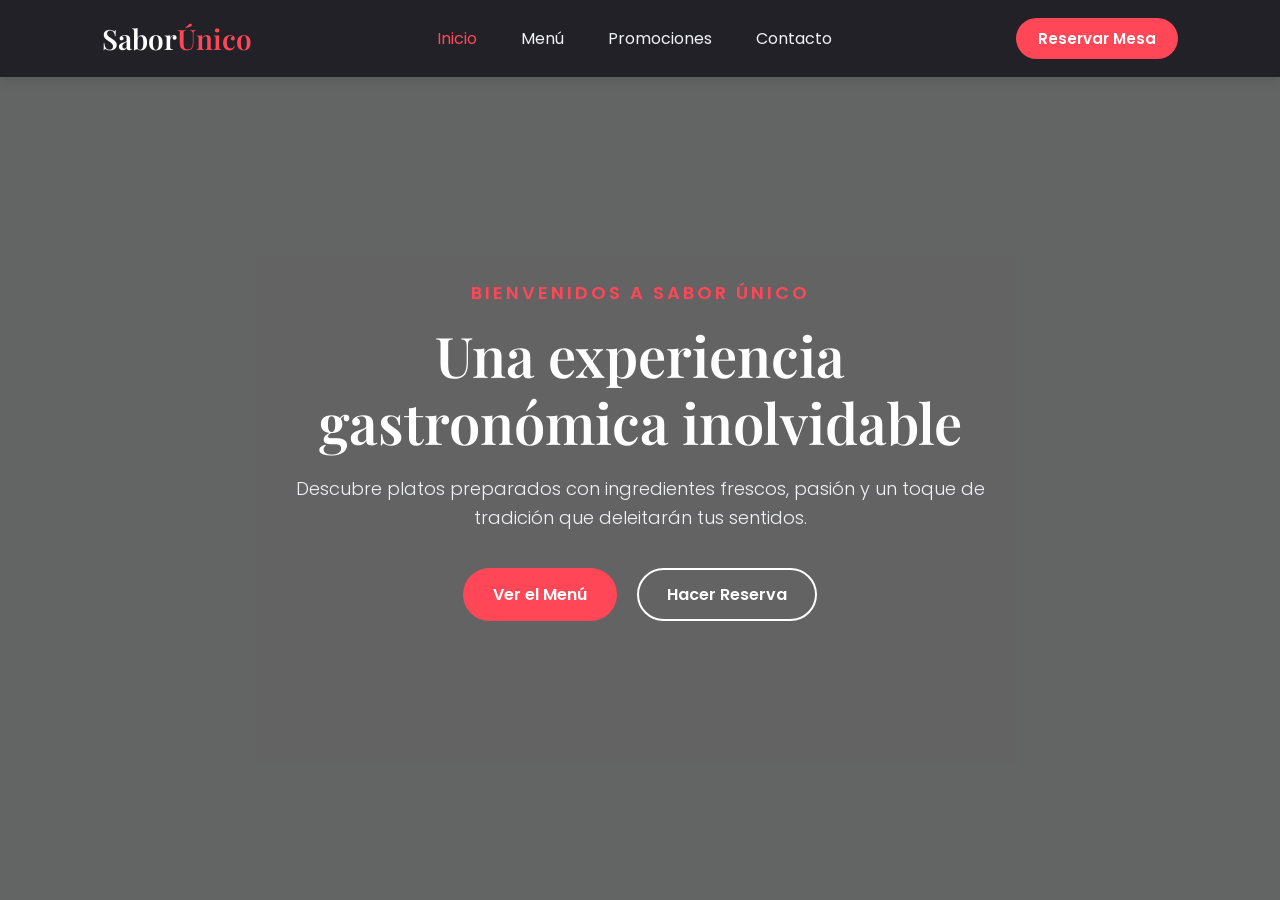
==== index.htm @ 6b10c770 "Primer cambio" ====
<!DOCTYPE html>
<html lang="es">
<head>
    <meta charset="UTF-8">
    <meta name="viewport" content="width=device-width, initial-scale=1.0">
    <title>Sabor Único - Restaurante</title>
    <link href="https://fonts.googleapis.com/css2?family=Playfair+Display:ital,wght@0,600;1,400&family=Poppins:wght@300;400;600&display=swap" rel="stylesheet">
    <link rel="stylesheet" href="styles.css">
</head>
<body>

    <header class="navbar">
        <div class="logo">
            <a href="#">Sabor<span>Único</span></a>
        </div>
        <nav class="nav-menu">
            <a href="#" class="active">Inicio</a>
            <a href="#">Menú</a>
            <a href="#">Promociones</a>
            <a href="#">Contacto</a>
        </nav>
        <div class="nav-btn">
            <a href="#" class="btn-reserve">Reservar Mesa</a>
        </div>
    </header>

    <main class="hero-section">
        <div class="hero-overlay"></div>
        <div class="hero-content">
            <p class="hero-subtitle">Bienvenidos a Sabor Único</p>
            <h1 class="hero-title">Una experiencia gastronómica inolvidable</h1>
            <p class="hero-description">
                Descubre platos preparados con ingredientes frescos, pasión y un toque de tradición que deleitarán tus sentidos.
            </p>
            <div class="hero-actions">
                <a href="#" class="btn-primary">Ver el Menú</a>
                <a href="#" class="btn-secondary">Hacer Reserva</a>
            </div>
        </div>
    </main>

</body>
</html>
---- styles.css ----
/* --- CONFIGURACIÓN GENERAL Y VARIABLES --- */
:root {
    --primary-color: #ff4757;    /* Rojo/Naranja llamativo para botones */
    --secondary-color: #ffffff;  /* Blanco */
    --dark-color: #1e1e24;       /* Fondo oscuro para la navbar */
    --text-light: #ffffff;
    --text-gray: #f1f2f6;
    --font-titles: 'Playfair Display', serif;
    --font-body: 'Poppins', sans-serif;
}

* {
    margin: 0;
    padding: 0;
    box-sizing: border-box;
}

body {
    font-family: var(--font-body);
    background-color: #f8f9fa;
    color: var(--dark-color);
    overflow-x: hidden;
}

a {
    text-decoration: none;
    transition: all 0.3s ease;
}

/* --- BARRA DE NAVEGACIÓN (NAVBAR) --- */
.navbar {
    display: flex;
    justify-content: space-between;
    align-items: center;
    padding: 20px 8%;
    background-color: rgba(30, 30, 36, 0.95); /* Fondo oscuro semitransparente */
    position: fixed;
    top: 0;
    left: 0;
    width: 100%;
    z-index: 1000;
    box-shadow: 0 4px 10px rgba(0, 0, 0, 0.1);
}

.logo a {
    font-family: var(--font-titles);
    font-size: 28px;
    font-weight: 600;
    color: var(--text-light);
}

.logo a span {
    color: var(--primary-color);
}

.nav-menu a {
    color: var(--text-gray);
    margin: 0 20px;
    font-size: 16px;
    font-weight: 400;
}

.nav-menu a:hover, 
.nav-menu a.active {
    color: var(--primary-color);
}

.btn-reserve {
    background-color: var(--primary-color);
    color: var(--text-light);
    padding: 10px 22px;
    border-radius: 30px;
    font-weight: 600;
    font-size: 15px;
}

.btn-reserve:hover {
    background-color: #ff6b81;
    transform: translateY(-2px);
}

/* --- SECCIÓN DE INICIO (HERO SECTION) --- */
.hero-section {
    position: relative;
    height: 100vh; /* Ocupa todo el alto de la pantalla */
    display: flex;
    align-items: center;
    justify-content: center;
    text-align: center;
    /* Reemplaza esta URL por la foto real de tu restaurante o plato */
    background-image: url('https://images.unsplash.com/photo-1517248135467-4c7edcad34c4?q=80&w=2070');
    background-size: cover;
    background-position: center;
    background-attachment: fixed; /* Efecto Parallax suave */
}

/* Capa oscura encima de la imagen para que el texto blanco sea legible */
.hero-overlay {
    position: absolute;
    top: 0;
    left: 0;
    width: 100%;
    height: 100%;
    background-color: rgba(0, 0, 0, 0.6);
    z-index: 1;
}

.hero-content {
    position: relative;
    z-index: 2; /* Por encima de la capa oscura */
    max-width: 800px;
    padding: 0 20px;
    color: var(--text-light);
}

.hero-subtitle {
    font-size: 18px;
    text-transform: uppercase;
    letter-spacing: 3px;
    color: var(--primary-color);
    margin-bottom: 15px;
    font-weight: 600;
}

.hero-title {
    font-family: var(--font-titles);
    font-size: 56px;
    font-weight: 600;
    line-height: 1.2;
    margin-bottom: 20px;
}

.hero-description {
    font-size: 18px;
    color: var(--text-gray);
    margin-bottom: 35px;
    font-weight: 300;
    line-height: 1.6;
}

/* Botones de acción del Hero */
.hero-actions {
    display: flex;
    justify-content: center;
    gap: 20px;
}

.btn-primary {
    background-color: var(--primary-color);
    color: var(--text-light);
    padding: 14px 30px;
    border-radius: 30px;
    font-weight: 600;
    font-size: 16px;
}

.btn-primary:hover {
    background-color: #ff6b81;
    transform: translateY(-3px);
}

.btn-secondary {
    background-color: transparent;
    color: var(--text-light);
    border: 2px solid var(--text-light);
    padding: 12px 28px;
    border-radius: 30px;
    font-weight: 600;
    font-size: 16px;
}

.btn-secondary:hover {
    background-color: var(--text-light);
    color: var(--dark-color);
    transform: translateY(-3px);
}

/* --- RESPONSIVE BÁSICO (Para celulares) --- */
@media (max-width: 768px) {
    .nav-menu {
        display: none; /* Esconde el menú en móviles por ahora */
    }
    .hero-title {
        font-size: 38px;
    }
    .hero-description {
        font-size: 16px;
    }
    .hero-actions {
        flex-direction: column;
        gap: 15px;
        align-items: center;
    }
    .btn-primary, .btn-secondary {
        width: 80%;
    }
}
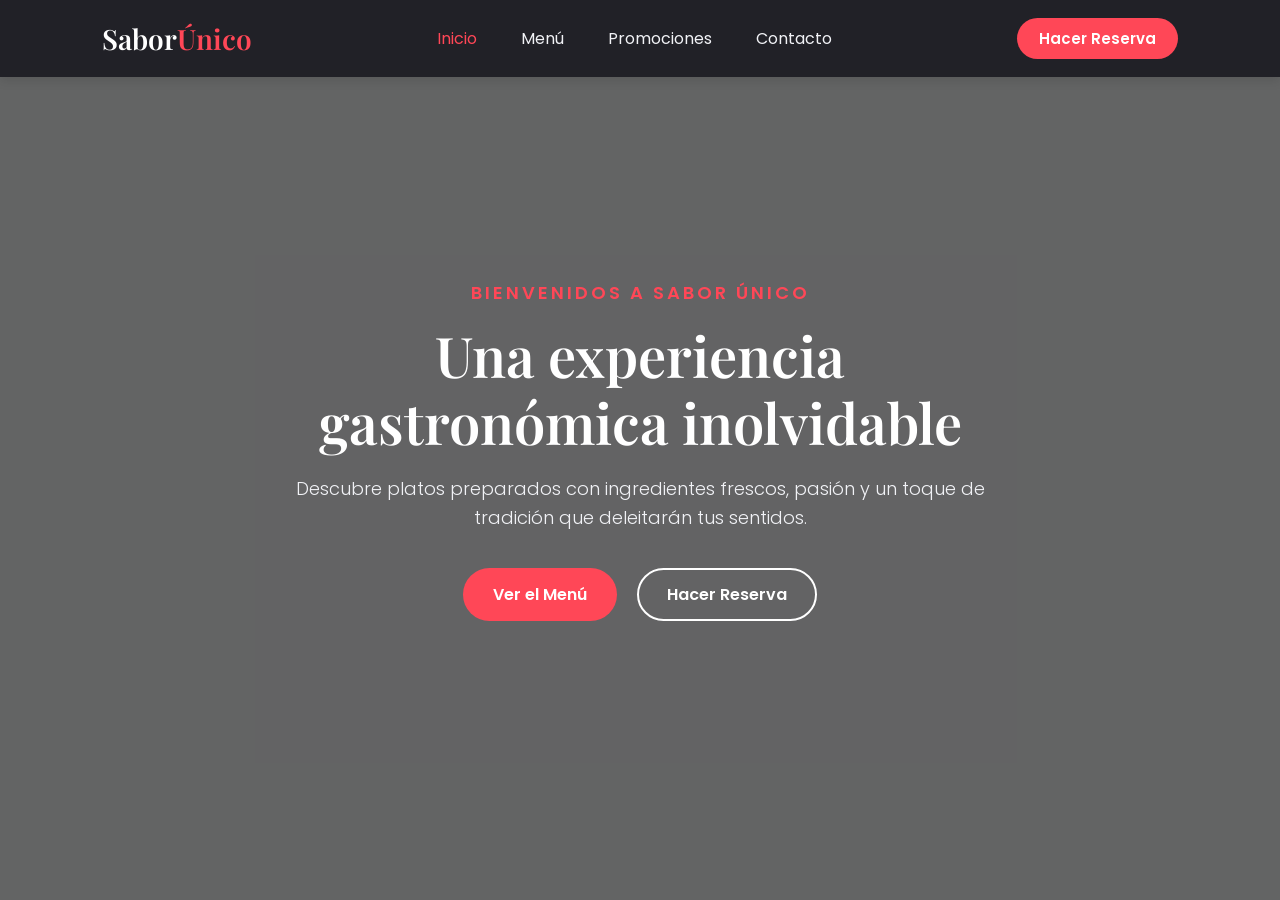
==== commit c1d59b3e: "paginas_arregladas" ====
--- a/index.htm
+++ b/index.htm
@@ -15,12 +15,13 @@
         </div>
         <nav class="nav-menu">
             <a href="#" class="active">Inicio</a>
-            <a href="#">Menú</a>
+            <a href="Pages/menu.html">Menú</a>
             <a href="#">Promociones</a>
             <a href="#">Contacto</a>
-        </nav>
+      </nav>
         <div class="nav-btn">
-            <a href="#" class="btn-reserve">Reservar Mesa</a>
+            <!-- Botón de la barra que redirecciona a Contacto -->
+            <a href="Pages/contacto.html" class="btn-reserve"> Hacer Reserva</a>
         </div>
     </header>
 
@@ -33,7 +34,7 @@
                 Descubre platos preparados con ingredientes frescos, pasión y un toque de tradición que deleitarán tus sentidos.
             </p>
             <div class="hero-actions">
-                <a href="#" class="btn-primary">Ver el Menú</a>
+                <a href="Pages/menu.html" class="btn-primary">Ver el Menú</a>
                 <a href="#" class="btn-secondary">Hacer Reserva</a>
             </div>
         </div>
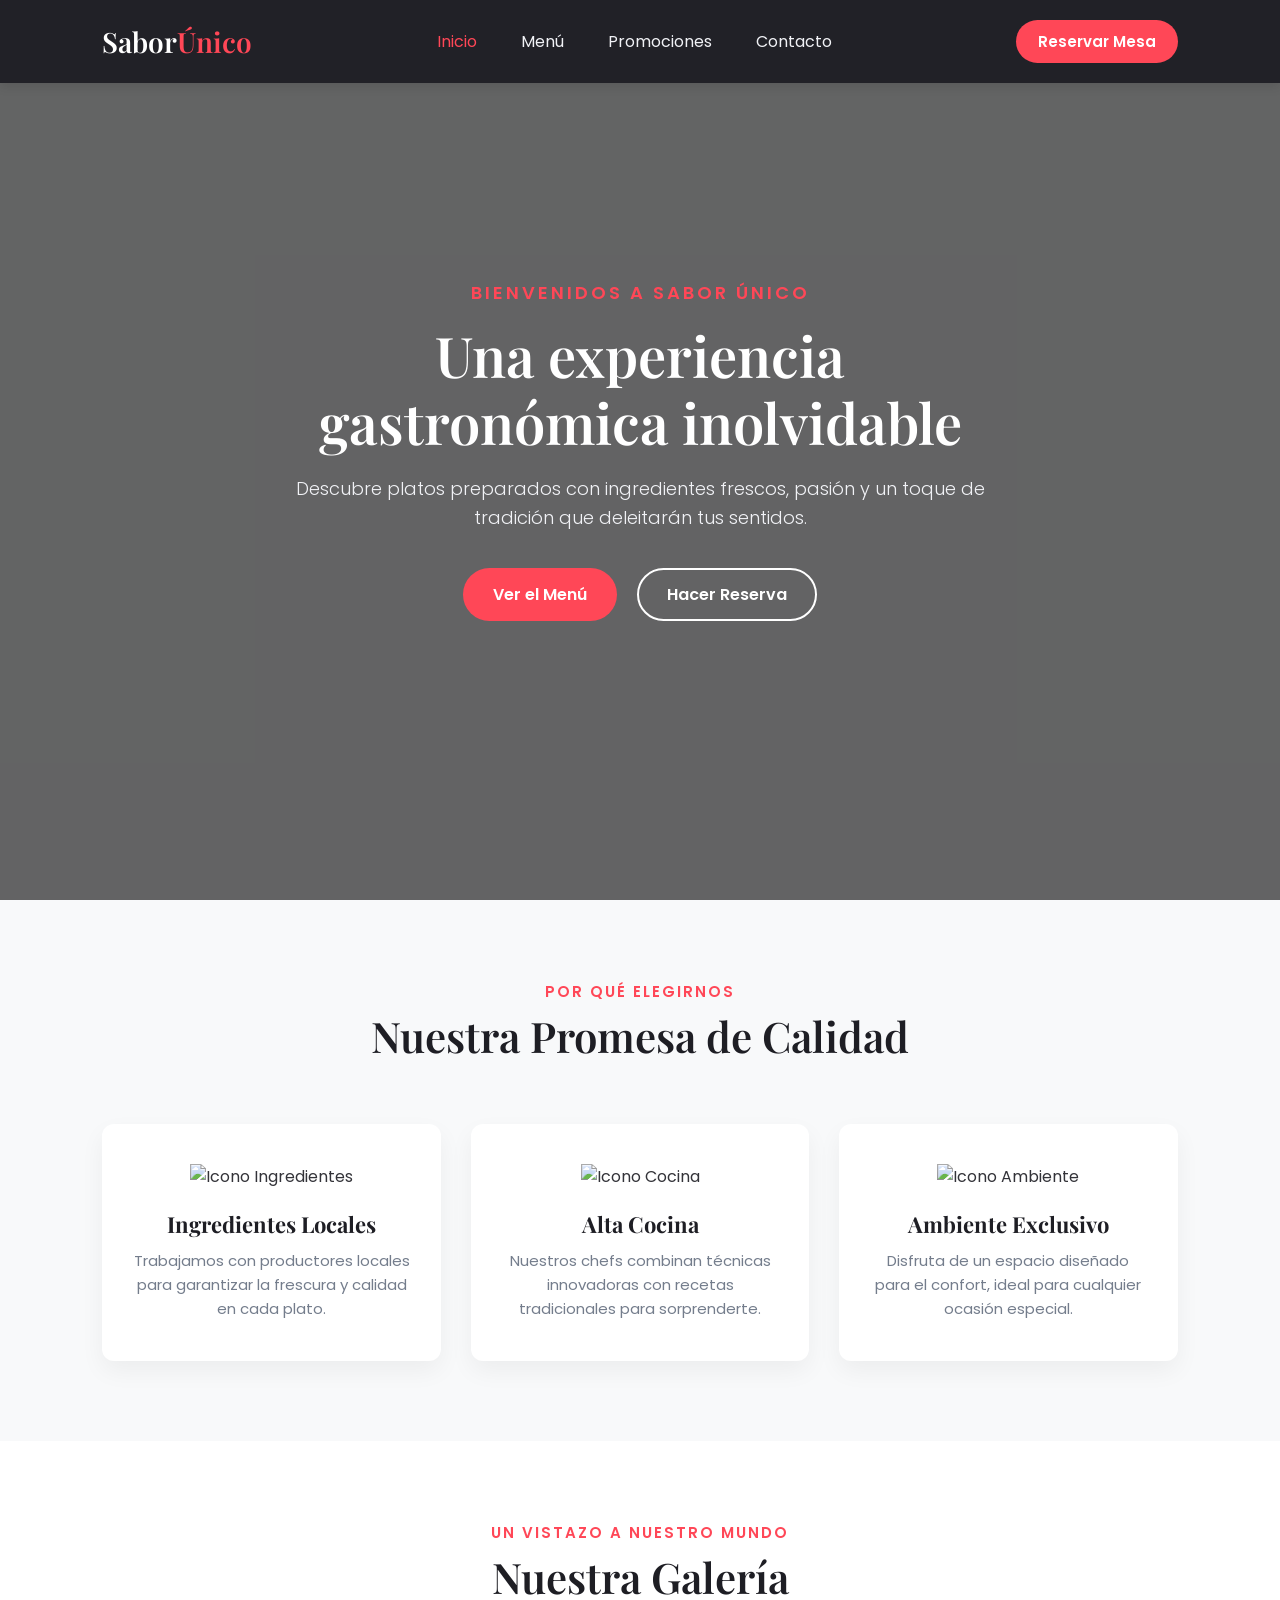
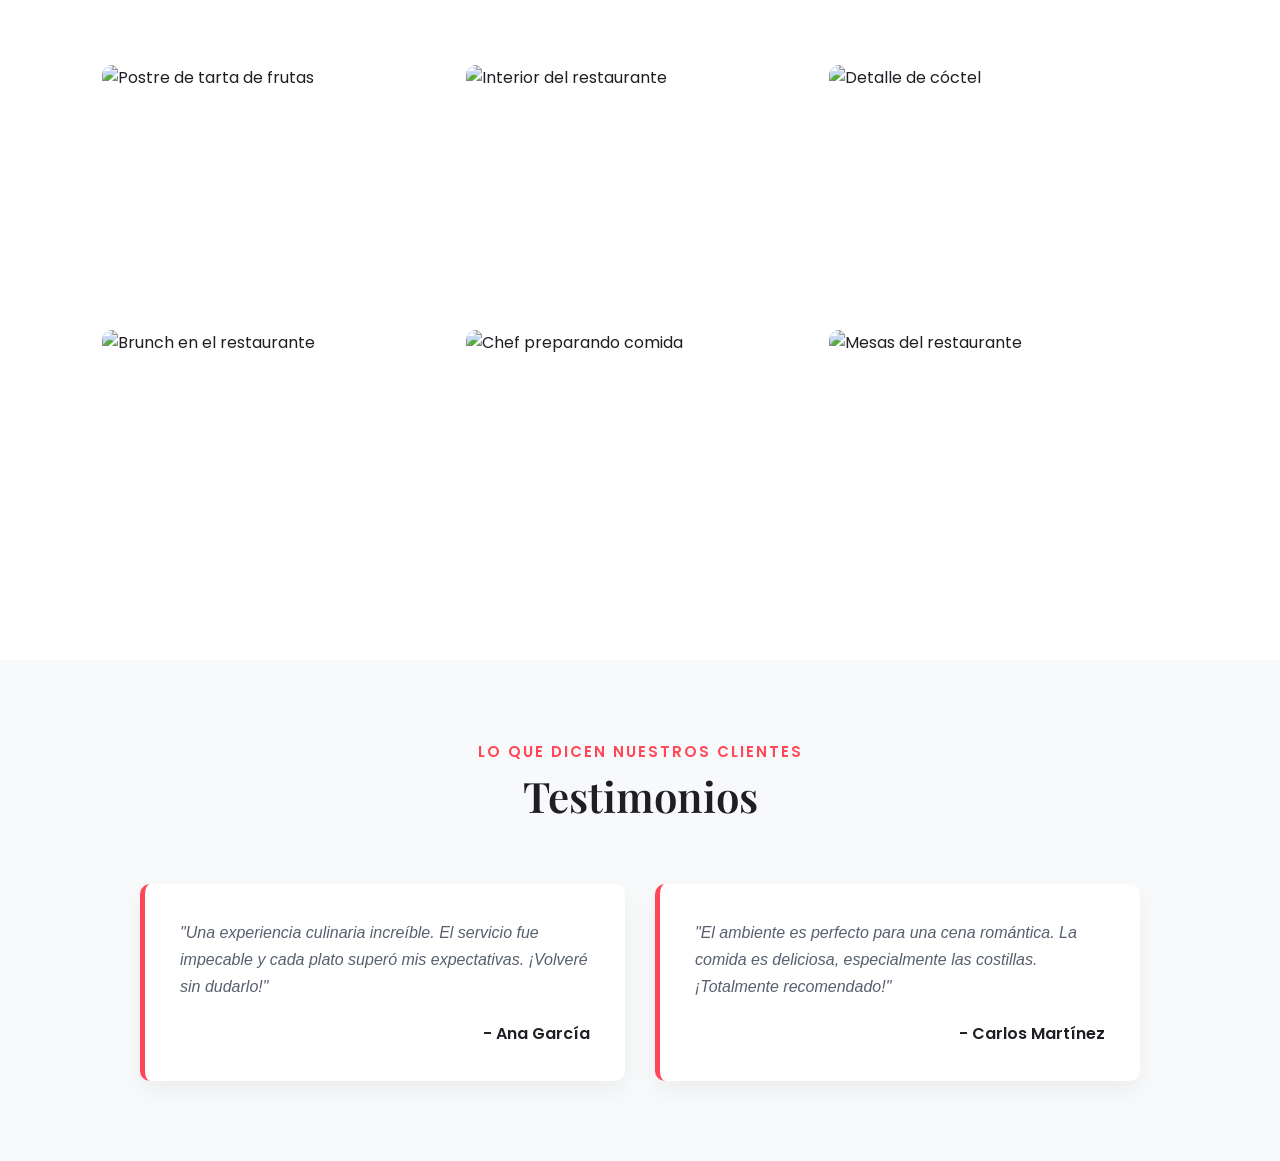
==== commit 32743b76: "Mejoras Cambios realizados" ====
--- a/index.htm
+++ b/index.htm
@@ -5,23 +5,23 @@
     <meta name="viewport" content="width=device-width, initial-scale=1.0">
     <title>Sabor Único - Restaurante</title>
     <link href="https://fonts.googleapis.com/css2?family=Playfair+Display:ital,wght@0,600;1,400&family=Poppins:wght@300;400;600&display=swap" rel="stylesheet">
+    <link rel="icon" href="logo.png" type="image/png">
     <link rel="stylesheet" href="styles.css">
 </head>
 <body>
 
     <header class="navbar">
         <div class="logo">
-            <a href="#">Sabor<span>Único</span></a>
+            <a href="index.htm">Sabor<span>Único</span></a>
         </div>
         <nav class="nav-menu">
-            <a href="#" class="active">Inicio</a>
+            <a href="index.htm" class="active">Inicio</a>
             <a href="Pages/menu.html">Menú</a>
-            <a href="#">Promociones</a>
-            <a href="#">Contacto</a>
-      </nav>
+            <a href="Pages/promociones.html">Promociones</a>
+            <a href="Pages/contacto.html">Contacto</a>
+        </nav>
         <div class="nav-btn">
-            <!-- Botón de la barra que redirecciona a Contacto -->
-            <a href="Pages/contacto.html" class="btn-reserve"> Hacer Reserva</a>
+            <a href="Pages/reserva.html" class="btn-reserve">Reservar Mesa</a>
         </div>
     </header>
 
@@ -35,10 +35,104 @@
             </p>
             <div class="hero-actions">
                 <a href="Pages/menu.html" class="btn-primary">Ver el Menú</a>
-                <a href="#" class="btn-secondary">Hacer Reserva</a>
+                <a href="Pages/reserva.html" class="btn-secondary">Hacer Reserva</a>
             </div>
         </div>
     </main>
 
+    <!-- ============================================= -->
+    <!-- =========== SECCIÓN DE CARACTERÍSTICAS ======== -->
+    <!-- ============================================= -->
+    <section class="features-section">
+        <div class="section-header">
+            <p class="section-subtitle">Por qué elegirnos</p>
+            <h2 class="section-title">Nuestra Promesa de Calidad</h2>
+            <div class="underline"></div>
+        </div>
+        <div class="features-grid">
+            <div class="feature-card">
+                <div class="feature-icon">
+                    <img src="https://img.icons8.com/ios/100/ff4757/natural-food.png" alt="Icono Ingredientes">
+                </div>
+                <h3 class="feature-title">Ingredientes Locales</h3>
+                <p class="feature-description">Trabajamos con productores locales para garantizar la frescura y calidad en cada plato.</p>
+            </div>
+            <div class="feature-card">
+                <div class="feature-icon">
+                    <img src="https://img.icons8.com/ios/100/ff4757/chef-hat.png" alt="Icono Cocina">
+                </div>
+                <h3 class="feature-title">Alta Cocina</h3>
+                <p class="feature-description">Nuestros chefs combinan técnicas innovadoras con recetas tradicionales para sorprenderte.</p>
+            </div>
+            <div class="feature-card">
+                <div class="feature-icon">
+                    <img src="https://img.icons8.com/fluency-systems-regular/96/ff4757/wine-glass.png" alt="Icono Ambiente">
+                </div>
+                <h3 class="feature-title">Ambiente Exclusivo</h3>
+                <p class="feature-description">Disfruta de un espacio diseñado para el confort, ideal para cualquier ocasión especial.</p>
+            </div>
+        </div>
+    </section>
+
+    <!-- ============================================= -->
+    <!-- ============== SECCIÓN DE GALERÍA ============= -->
+    <!-- ============================================= -->
+    <section class="gallery-section">
+        <div class="section-header">
+            <p class="section-subtitle">Un Vistazo a Nuestro Mundo</p>
+            <h2 class="section-title">Nuestra Galería</h2>
+            <div class="underline"></div>
+        </div>
+        <div class="gallery-grid">
+            <div class="gallery-item">
+                <img src="https://images.unsplash.com/photo-1565958011703-44f9829ba187?q=80&w=700" alt="Postre de tarta de frutas">
+                <div class="gallery-overlay"><h3>Postres Artesanales</h3><p>Dulces creaciones para cerrar con broche de oro.</p></div>
+            </div>
+            <div class="gallery-item">
+                <img src="https://images.unsplash.com/photo-1552566626-52f8b828add9?q=80&w=700" alt="Interior del restaurante">
+                <div class="gallery-overlay"><h3>Nuestro Ambiente</h3><p>Un espacio acogedor y elegante para tus reuniones.</p></div>
+            </div>
+            <div class="gallery-item">
+                <img src="https://editorialtelevisa.brightspotcdn.com/dims4/default/4b64540/2147483647/strip/true/crop/920x920+230+0/resize/1000x1000!/quality/90/?url=https%3A%2F%2Fk2-prod-editorial-televisa.s3.us-east-1.amazonaws.com%2Fbrightspot%2F5b%2F87%2F65de6bb54b71b14fd7009e8d7395%2Fcocteles.jpg" alt="Detalle de cóctel">
+                <div class="gallery-overlay"><h3>Cócteles de Autor</h3><p>Mixología creativa para paladares exigentes.</p></div>
+            </div>
+            <div class="gallery-item">
+                <img src="https://images.unsplash.com/photo-1504711434969-e33886168f5c?q=80&w=700" alt="Brunch en el restaurante">
+                <div class="gallery-overlay"><h3>Brunch Dominical</h3><p>La mejor forma de empezar tu día libre.</p></div>
+            </div>
+            <div class="gallery-item">
+                <img src="https://images.unsplash.com/photo-1414235077428-338989a2e8c0?q=80&w=700" alt="Chef preparando comida">
+                <div class="gallery-overlay"><h3>Pasión en la Cocina</h3><p>Nuestros chefs en plena acción creativa.</p></div>
+            </div>
+            <div class="gallery-item">
+                <img src="https://images.unsplash.com/photo-1537047902294-62a40c20a6ae?q=80&w=700" alt="Mesas del restaurante">
+                <div class="gallery-overlay"><h3>Listos para Servirte</h3><p>Cada detalle cuenta para tu comodidad.</p></div>
+            </div>
+        </div>
+    </section>
+
+    <!-- ============================================= -->
+    <!-- =========== SECCIÓN DE TESTIMONIOS ========== -->
+    <!-- ============================================= -->
+    <section class="testimonials-section">
+        <div class="section-header">
+            <p class="section-subtitle">Lo que dicen nuestros clientes</p>
+            <h2 class="section-title">Testimonios</h2>
+            <div class="underline"></div>
+        </div>
+        <div class="testimonials-grid">
+            <div class="testimonial-card">
+                <p class="testimonial-text">"Una experiencia culinaria increíble. El servicio fue impecable y cada plato superó mis expectativas. ¡Volveré sin dudarlo!"</p>
+                <p class="testimonial-author">- Ana García</p>
+            </div>
+            <div class="testimonial-card">
+                <p class="testimonial-text">"El ambiente es perfecto para una cena romántica. La comida es deliciosa, especialmente las costillas. ¡Totalmente recomendado!"</p>
+                <p class="testimonial-author">- Carlos Martínez</p>
+            </div>
+        </div>
+    </section>
+    
+    <script src="script.js"></script>
+
 </body>
 </html>
--- a/styles.css
+++ b/styles.css
@@ -65,6 +65,12 @@
     color: var(--primary-color);
 }
 
+.nav-btn {
+    display: flex;
+    align-items: center;
+    gap: 15px;
+}
+
 .btn-reserve {
     background-color: var(--primary-color);
     color: var(--text-light);
@@ -194,4 +200,190 @@
     .btn-primary, .btn-secondary {
         width: 80%;
     }
+}
+
+/* --- ESTILOS GENERALES PARA NUEVAS SECCIONES --- */
+.section-header {
+    text-align: center;
+    margin-bottom: 60px;
+}
+
+.section-subtitle {
+    font-size: 15px;
+    text-transform: uppercase;
+    letter-spacing: 2px;
+    color: var(--primary-color);
+    font-weight: 600;
+    margin-bottom: 5px;
+}
+
+.section-title {
+    font-family: var(--font-titles);
+    font-size: 42px;
+    font-weight: 600;
+    color: var(--dark-color);
+}
+.sec-titulo {
+    text-align: center;
+    padding: 120px 20px 40px 20px;
+    background-color: var(--secondary-color);
+}
+
+
+/* --- SECCIÓN DE CARACTERÍSTICAS --- */
+.features-section {
+    padding: 80px 8%;
+    background-color: #f8f9fa; /* Un gris muy claro */
+}
+
+.features-grid {
+    display: grid;
+    grid-template-columns: repeat(auto-fit, minmax(280px, 1fr));
+    gap: 30px;
+    max-width: 1200px;
+    margin: 0 auto;
+}
+
+.feature-card {
+    background-color: var(--secondary-color);
+    padding: 40px 30px;
+    text-align: center;
+    border-radius: 12px;
+    box-shadow: 0 10px 25px rgba(0, 0, 0, 0.05);
+    transition: transform 0.3s ease, box-shadow 0.3s ease;
+}
+
+.feature-card:hover {
+    transform: translateY(-10px);
+    box-shadow: 0 15px 30px rgba(0, 0, 0, 0.1);
+}
+
+.feature-icon {
+    margin-bottom: 20px;
+}
+
+.feature-icon img {
+    width: 60px;
+    height: 60px;
+    opacity: 0.9;
+}
+
+.feature-title {
+    font-family: var(--font-titles);
+    font-size: 22px;
+    margin-bottom: 10px;
+    color: var(--dark-color);
+}
+
+.feature-description {
+    font-size: 15px;
+    color: #747d8c;
+    line-height: 1.6;
+}
+
+/* --- SECCIÓN DE GALERÍA --- */
+.gallery-section {
+    padding: 80px 8%;
+    background-color: var(--secondary-color);
+}
+
+.gallery-grid {
+    display: grid;
+    grid-template-columns: repeat(auto-fit, minmax(300px, 1fr));
+    gap: 15px;
+    max-width: 1200px;
+    margin: 0 auto;
+}
+
+.gallery-item {
+    position: relative;
+    overflow: hidden;
+    border-radius: 10px;
+    cursor: pointer;
+}
+
+.gallery-overlay {
+    position: absolute;
+    top: 0;
+    left: 0;
+    width: 100%;
+    height: 100%;
+    background-color: rgba(0, 0, 0, 0.6);
+    display: flex;
+    flex-direction: column;
+    justify-content: center;
+    align-items: center;
+    text-align: center;
+    padding: 20px;
+    color: var(--text-light);
+    opacity: 0;
+    transition: opacity 0.4s ease;
+}
+
+.gallery-overlay h3 {
+    font-family: var(--font-titles);
+    font-size: 20px;
+    margin-bottom: 5px;
+    transform: translateY(10px);
+    transition: transform 0.4s ease;
+}
+
+.gallery-overlay p {
+    font-size: 14px;
+}
+
+.gallery-item:hover .gallery-overlay {
+    opacity: 1;
+}
+
+.gallery-item img {
+    width: 100%;
+    height: 250px;
+    object-fit: cover;
+    display: block;
+    transition: transform 0.4s ease;
+}
+
+.gallery-item:hover img {
+    transform: scale(1.1);
+}
+
+.gallery-item:hover .gallery-overlay h3 {
+    transform: translateY(0);
+}
+
+/* --- SECCIÓN DE TESTIMONIOS --- */
+.testimonials-section {
+    padding: 80px 8%;
+    background-color: #f8f9fa;
+}
+
+.testimonials-grid {
+    display: grid;
+    grid-template-columns: repeat(auto-fit, minmax(400px, 1fr));
+    gap: 30px;
+    max-width: 1000px;
+    margin: 0 auto;
+}
+
+.testimonial-card {
+    background-color: var(--secondary-color);
+    padding: 35px;
+    border-radius: 10px;
+    border-left: 5px solid var(--primary-color);
+    box-shadow: 0 10px 25px rgba(0, 0, 0, 0.05);
+}
+
+.testimonial-text {
+    font-size: 16px;
+    line-height: 1.7;
+    color: #57606f;
+    font-style: italic;
+    margin-bottom: 20px;
+}
+
+.testimonial-author {
+    font-weight: 600;
+    color: var(--dark-color);
+    text-align: right;
 }
